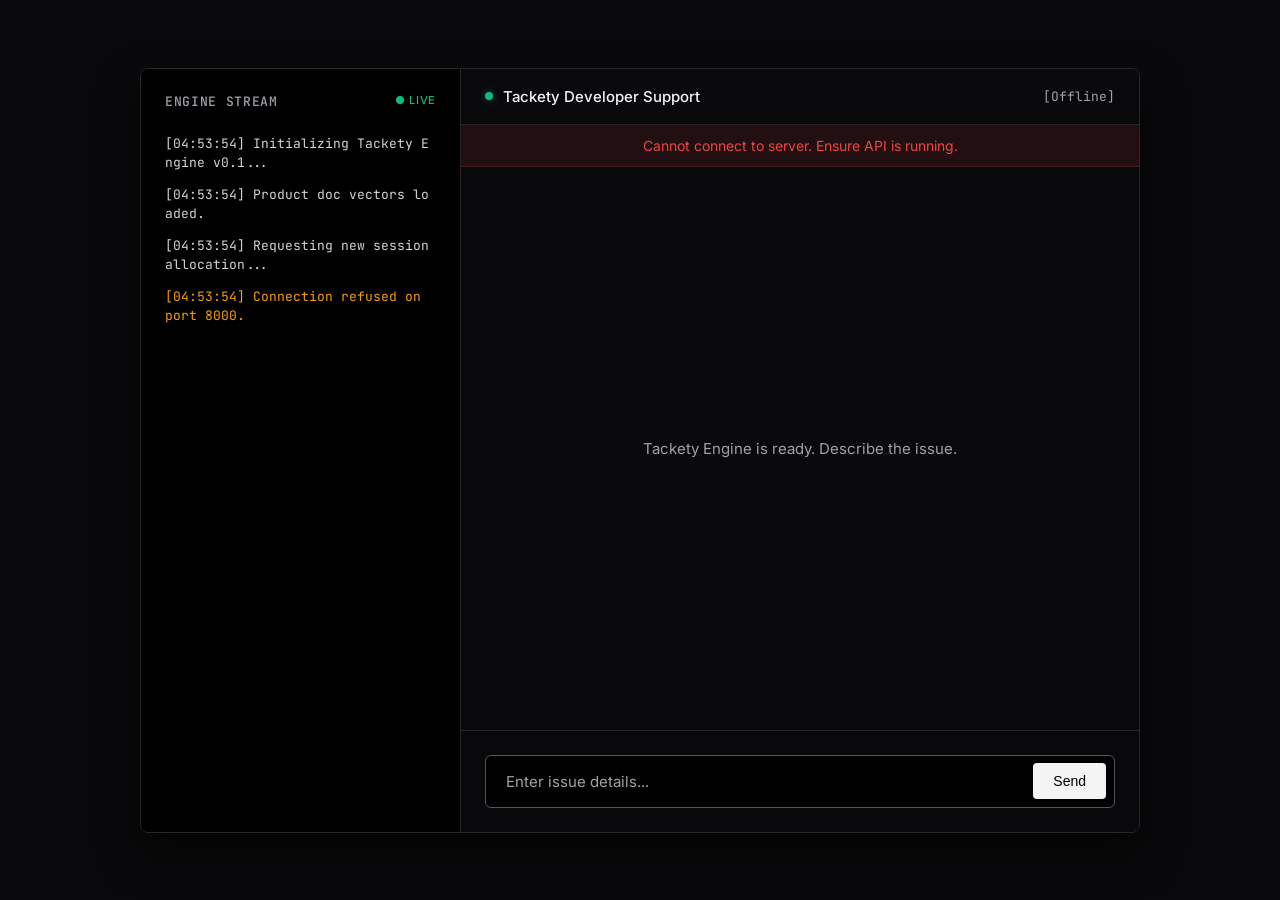
==== demo/index.html @ 9f1ca7ea "feat(core): implement standalone engine api, refine frontend demo, and add comprehensive docs" ====
<!DOCTYPE html>
<html lang="en">
<head>
    <meta charset="UTF-8">
    <meta name="viewport" content="width=device-width, initial-scale=1.0">
    <title>Tackety — Issue Engine</title>
    <link href="https://fonts.googleapis.com/css2?family=Inter:wght@400;500;600&family=JetBrains+Mono:wght@400;500&display=swap" rel="stylesheet">
    <style>
        :root {
            --bg-base: #09090b;
            --bg-panel: #18181b;
            --bg-hover: #27272a;
            --border: #27272a;
            --text-main: #f4f4f5;
            --text-muted: #a1a1aa;
            --text-code: #d4d4d8;
            --accent: #ffffff;
            --accent-bg: #27272a;
            --success: #10b981;
            --warning: #f59e0b;
            --danger: #ef4444;
            --font-ui: 'Inter', -apple-system, sans-serif;
            --font-mono: 'JetBrains Mono', monospace;
        }

        * { margin: 0; padding: 0; box-sizing: border-box; }

        body {
            font-family: var(--font-ui);
            background: var(--bg-base);
            color: var(--text-main);
            height: 100vh;
            display: flex;
            align-items: center;
            justify-content: center;
            overflow: hidden;
            -webkit-font-smoothing: antialiased;
        }

        .layout-wrapper {
            width: 100%;
            max-width: 1000px;
            height: 85vh;
            max-height: 800px;
            display: flex;
            background: var(--bg-base);
            border: 1px solid var(--border);
            border-radius: 8px;
            box-shadow: 0 20px 40px rgba(0, 0, 0, 0.5);
            overflow: hidden;
        }

        /* Sidebar / Debug Panel */
        .sidebar {
            width: 320px;
            background: #000000;
            border-right: 1px solid var(--border);
            display: flex;
            flex-direction: column;
            padding: 24px;
            font-family: var(--font-mono);
            font-size: 13px;
        }

        .sidebar-header {
            color: var(--text-muted);
            text-transform: uppercase;
            letter-spacing: 0.05em;
            margin-bottom: 24px;
            font-weight: 500;
            display: flex;
            justify-content: space-between;
        }

        .log-stream {
            flex: 1;
            overflow-y: auto;
            color: var(--text-muted);
            display: flex;
            flex-direction: column;
            gap: 12px;
        }

        .log-stream::-webkit-scrollbar { width: 4px; }
        .log-stream::-webkit-scrollbar-thumb { background: var(--border); border-radius: 4px; }

        .log-entry {
            line-height: 1.5;
            word-break: break-all;
        }
        
        .log-entry.system { color: var(--text-code); }
        .log-entry.success { color: var(--success); }
        .log-entry.warning { color: var(--warning); }
        .log-entry.highlight { color: var(--accent); }

        /* Main Chat Area */
        .chat-container {
            flex: 1;
            display: flex;
            flex-direction: column;
            background: var(--bg-base);
            position: relative;
        }

        .chat-header {
            padding: 18px 24px;
            border-bottom: 1px solid var(--border);
            display: flex;
            align-items: center;
            justify-content: space-between;
            background: var(--bg-base);
        }

        .header-title {
            font-size: 15px;
            font-weight: 500;
            display: flex;
            align-items: center;
            gap: 10px;
        }

        .status-indicator {
            width: 8px;
            height: 8px;
            border-radius: 50%;
            background: var(--success);
            box-shadow: 0 0 8px rgba(16, 185, 129, 0.4);
        }

        .chat-messages {
            flex: 1;
            overflow-y: auto;
            padding: 24px;
            display: flex;
            flex-direction: column;
            gap: 24px;
        }

        .chat-messages::-webkit-scrollbar { width: 4px; }
        .chat-messages::-webkit-scrollbar-thumb { background: var(--border); border-radius: 4px; }

        /* Messages */
        .message {
            display: flex;
            flex-direction: column;
            max-width: 85%;
            animation: fadeIn 0.2s ease-out;
        }

        @keyframes fadeIn {
            from { opacity: 0; transform: translateY(4px); }
            to { opacity: 1; transform: translateY(0); }
        }

        .message.user {
            align-self: flex-end;
            align-items: flex-end;
        }

        .message.assistant {
            align-self: flex-start;
        }

        .message-content {
            padding: 12px 16px;
            font-size: 15px;
            line-height: 1.6;
            border-radius: 6px;
            box-shadow: inset 0 0 0 1px var(--border);
        }

        .message.user .message-content {
            background: var(--text-main);
            color: #000;
            box-shadow: none;
            border-bottom-right-radius: 2px;
        }

        .message.assistant .message-content {
            background: var(--bg-panel);
            color: var(--text-main);
            border-bottom-left-radius: 2px;
        }

        /* Ticket Card (Structured JSON visual) */
        .ticket-card {
            margin-top: 12px;
            background: #000;
            border: 1px solid var(--border);
            border-radius: 6px;
            padding: 16px;
            font-family: var(--font-mono);
            font-size: 13px;
            color: var(--text-code);
            width: 100%;
        }

        .ticket-card-header {
            display: flex;
            align-items: center;
            gap: 8px;
            color: var(--text-muted);
            margin-bottom: 12px;
            text-transform: uppercase;
            font-size: 11px;
            letter-spacing: 0.05em;
        }
        
        .ticket-card-row {
            display: flex;
            margin-bottom: 6px;
        }
        
        .ticket-card-key {
            color: var(--text-muted);
            width: 140px;
            flex-shrink: 0;
        }

        .ticket-card-val.string { color: var(--success); }
        .ticket-card-val.number { color: var(--warning); }

        /* Typing & Input */
        .typing-indicator {
            display: none;
            padding: 12px 16px;
            font-family: var(--font-mono);
            font-size: 13px;
            color: var(--text-muted);
            background: var(--bg-panel);
            border: 1px solid var(--border);
            border-radius: 6px;
            border-bottom-left-radius: 2px;
            align-self: flex-start;
            margin-top: 8px;
            margin-bottom: 16px;
        }

        .typing-indicator.active { display: block; }
        .blink-cursor {
            display: inline-block;
            width: 8px;
            height: 15px;
            background: var(--text-muted);
            vertical-align: middle;
            margin-left: 4px;
            animation: blink 1s step-end infinite;
        }

        @keyframes blink { 50% { opacity: 0; } }

        .chat-input-area {
            padding: 24px;
            background: var(--bg-base);
            border-top: 1px solid var(--border);
            display: flex;
            flex-direction: column;
        }

        .input-wrapper {
            display: flex;
            align-items: center;
            background: #000;
            border: 1px solid var(--border);
            border-radius: 6px;
            padding: 4px;
            transition: border-color 0.2s;
        }

        .input-wrapper:focus-within {
            border-color: #52525b;
        }

        .input-wrapper input {
            flex: 1;
            background: transparent;
            border: none;
            outline: none;
            color: var(--text-main);
            font-family: var(--font-ui);
            font-size: 15px;
            padding: 12px 16px;
        }

        .input-wrapper input::placeholder { color: var(--text-muted); }

        .send-btn {
            background: var(--text-main);
            color: #000;
            border: none;
            border-radius: 4px;
            padding: 10px 20px;
            margin-right: 4px;
            font-size: 14px;
            font-weight: 500;
            cursor: pointer;
            transition: opacity 0.2s;
        }

        .send-btn:hover { opacity: 0.9; }
        .send-btn:disabled { opacity: 0.5; cursor: not-allowed; }

        .error-banner {
            display: none;
            padding: 12px 24px;
            background: rgba(239, 68, 68, 0.1);
            color: var(--danger);
            border-bottom: 1px solid rgba(239, 68, 68, 0.2);
            font-size: 14px;
            text-align: center;
        }
        .error-banner.active { display: block; }
        
        .welcome-msg {
            text-align: center;
            margin: auto 0;
            color: var(--text-muted);
            font-size: 15px;
        }
    </style>
</head>
<body>
    <div class="layout-wrapper">
        <!-- Sidebar Debug Panel -->
        <div class="sidebar">
            <div class="sidebar-header">
                <span>Engine Stream</span>
                <span style="color: var(--success); font-family: var(--font-ui); font-size: 11px;">● LIVE</span>
            </div>
            <div class="log-stream" id="logStream">
            </div>
        </div>

        <!-- Chat Interface -->
        <div class="chat-container">
            <div class="chat-header">
                <div class="header-title">
                    <div class="status-indicator"></div>
                    Tackety Developer Support
                </div>
                <div style="font-family: var(--font-mono); font-size: 13px; color: var(--text-muted);" id="sessionIdDisplay">
                    [Connecting...]
                </div>
            </div>

            <div class="error-banner" id="errorBanner"></div>

            <div class="chat-messages" id="chatMessages">
                <div class="welcome-msg" id="welcomeCard">
                    Tackety Engine is ready. Describe the issue.
                </div>
            </div>

            <div class="chat-input-area">
                <div class="typing-indicator" id="typingIndicator">
                    Processing<span class="blink-cursor"></span>
                </div>
                <div class="input-wrapper">
                    <input type="text" id="messageInput" placeholder="Enter issue details..." autocomplete="off" autofocus>
                    <button class="send-btn" id="sendBtn">Send</button>
                </div>
            </div>
        </div>
    </div>

    <script>
        const API_BASE = "http://localhost:8000";
        const chatMessages = document.getElementById('chatMessages');
        const messageInput = document.getElementById('messageInput');
        const sendBtn = document.getElementById('sendBtn');
        const typingIndicator = document.getElementById('typingIndicator');
        const welcomeCard = document.getElementById('welcomeCard');
        const errorBanner = document.getElementById('errorBanner');
        const logStream = document.getElementById('logStream');
        const sessionIdDisplay = document.getElementById('sessionIdDisplay');

        let sessionId = localStorage.getItem('tackety_session_id');
        let isLoading = false;

        function addLog(text, type = 'system') {
            const entry = document.createElement('div');
            entry.className = `log-entry ${type}`;
            const time = new Date().toLocaleTimeString([], { hour12: false, hour: '2-digit', minute: '2-digit', second: '2-digit' });
            entry.textContent = `[${time}] ${text}`;
            logStream.appendChild(entry);
            logStream.scrollTop = logStream.scrollHeight;
        }

        async function initSession() {
            addLog('Initializing Tackety Engine v0.1...', 'system');
            addLog('Product doc vectors loaded.', 'system');

            if (sessionId) {
                try {
                    const res = await fetch(`${API_BASE}/session/${sessionId}/history`);
                    const data = await res.json();
                    if (data.messages && data.messages.length > 0) {
                        welcomeCard.style.display = 'none';
                        sessionIdDisplay.textContent = `ID: ${sessionId.split('-')[0]}`;
                        addLog(`Restoring session ${sessionId.split('-')[0]}...`, 'highlight');
                        data.messages.forEach(m => appendMessage(m.role, m.content, false));
                        scrollToBottom();
                        return;
                    }
                } catch (e) {
                    addLog('Session check failed, creating new.', 'system');
                }
            }
            await createNewSession();
        }

        async function createNewSession() {
            try {
                addLog('Requesting new session allocation...', 'system');
                const res = await fetch(`${API_BASE}/session/start`, {
                    method: 'POST',
                    headers: { 'Content-Type': 'application/json' },
                    body: JSON.stringify({})
                });
                const data = await res.json();
                sessionId = data.session_id;
                localStorage.setItem('tackety_session_id', sessionId);
                sessionIdDisplay.textContent = `ID: ${sessionId.split('-')[0]}`;
                addLog(`Session created: ${sessionId}`, 'success');
                hideError();
            } catch (e) {
                showError('Cannot connect to server. Ensure API is running.');
                addLog('Connection refused on port 8000.', 'warning');
                sessionIdDisplay.textContent = '[Offline]';
            }
        }

        async function sendMessage() {
            const text = messageInput.value.trim();
            if (!text || isLoading) return;

            welcomeCard.style.display = 'none';
            appendMessage('user', text);
            messageInput.value = '';
            hideError();

            isLoading = true;
            sendBtn.disabled = true;
            typingIndicator.classList.add('active');
            addLog('Received input, sending to classifier...', 'system');
            scrollToBottom();

            try {
                const res = await fetch(`${API_BASE}/session/message`, {
                    method: 'POST',
                    headers: { 'Content-Type': 'application/json' },
                    body: JSON.stringify({ session_id: sessionId, message: text })
                });
                const data = await res.json();
                typingIndicator.classList.remove('active');
                
                const sessionStatus = data.session_status || 'RESOLVING';
                addLog(`Classifier state: ${sessionStatus}`, 'highlight');

                if (sessionStatus === 'closed') {
                    addLog('Session closed. Webhook event fired.', 'success');
                    appendMessage('assistant', data.response, true, true);
                } else {
                    appendMessage('assistant', data.response);
                }
                
            } catch (e) {
                typingIndicator.classList.remove('active');
                showError('Failed to get response.');
                addLog('API request failed timeout/error.', 'warning');
            } finally {
                isLoading = false;
                sendBtn.disabled = false;
                messageInput.focus();
                scrollToBottom();
            }
        }

        function appendMessage(role, content, animate = true, isTicket = false) {
            const msg = document.createElement('div');
            msg.className = `message ${role}`;
            if (!animate) msg.style.animation = 'none';

            let innerHtml = `<div class="message-content">${escapeHtml(content)}</div>`;
            
            // Faux ticket render if it's a closed session
            if (isTicket && role === 'assistant') {
                innerHtml += `
                <div class="ticket-card">
                    <div class="ticket-card-header">
                        <svg width="14" height="14" viewBox="0 0 24 24" fill="none" stroke="currentColor" stroke-width="2" style="margin-right: 2px;"><path d="M21 16V8a2 2 0 0 0-1-1.73l-7-4a2 2 0 0 0-2 0l-7 4A2 2 0 0 0 3 8v8a2 2 0 0 0 1 1.73l7 4a2 2 0 0 0 2 0l7-4A2 2 0 0 0 21 16z"></path><polyline points="3.27 6.96 12 12.01 20.73 6.96"></polyline><line x1="12" y1="22.08" x2="12" y2="12"></line></svg>
                        Ticket Dispatched
                    </div>
                    <div class="ticket-card-row">
                        <span class="ticket-card-key">resource_type:</span>
                        <span class="ticket-card-val string">"technical_issue"</span>
                    </div>
                    <div class="ticket-card-row">
                        <span class="ticket-card-key">classification:</span>
                        <span class="ticket-card-val string">"routed"</span>
                    </div>
                    <div class="ticket-card-row">
                        <span class="ticket-card-key">confidence_score:</span>
                        <span class="ticket-card-val number">0.96</span>
                    </div>
                    <div class="ticket-card-row">
                        <span class="ticket-card-key">cluster_action:</span>
                        <span class="ticket-card-val string">"mapped"</span>
                    </div>
                </div>`;
            }

            msg.innerHTML = innerHtml;
            chatMessages.appendChild(msg);
            scrollToBottom();
            
            if (role === 'user') {
                addLog(`User msg len: ${content.length} chars`, 'system');
            }
        }

        function scrollToBottom() {
            requestAnimationFrame(() => {
                chatMessages.scrollTop = chatMessages.scrollHeight;
            });
        }

        function showError(text) {
            errorBanner.textContent = text;
            errorBanner.classList.add('active');
        }

        function hideError() {
            errorBanner.classList.remove('active');
        }

        function escapeHtml(text) {
            const div = document.createElement('div');
            div.textContent = text;
            return div.innerHTML;
        }

        sendBtn.addEventListener('click', sendMessage);

        messageInput.addEventListener('keydown', (e) => {
            if (e.key === 'Enter' && !e.shiftKey) {
                e.preventDefault();
                sendMessage();
            }
        });

        document.addEventListener('keydown', (e) => {
            if (e.ctrlKey && e.shiftKey && e.key === 'N') {
                e.preventDefault();
                localStorage.removeItem('tackety_session_id');
                chatMessages.innerHTML = '';
                welcomeCard.style.display = '';
                chatMessages.appendChild(welcomeCard);
                addLog('Manual session reset via shortcut.', 'warning');
                createNewSession();
            }
        });

        initSession();
    </script>
</body>
</html>
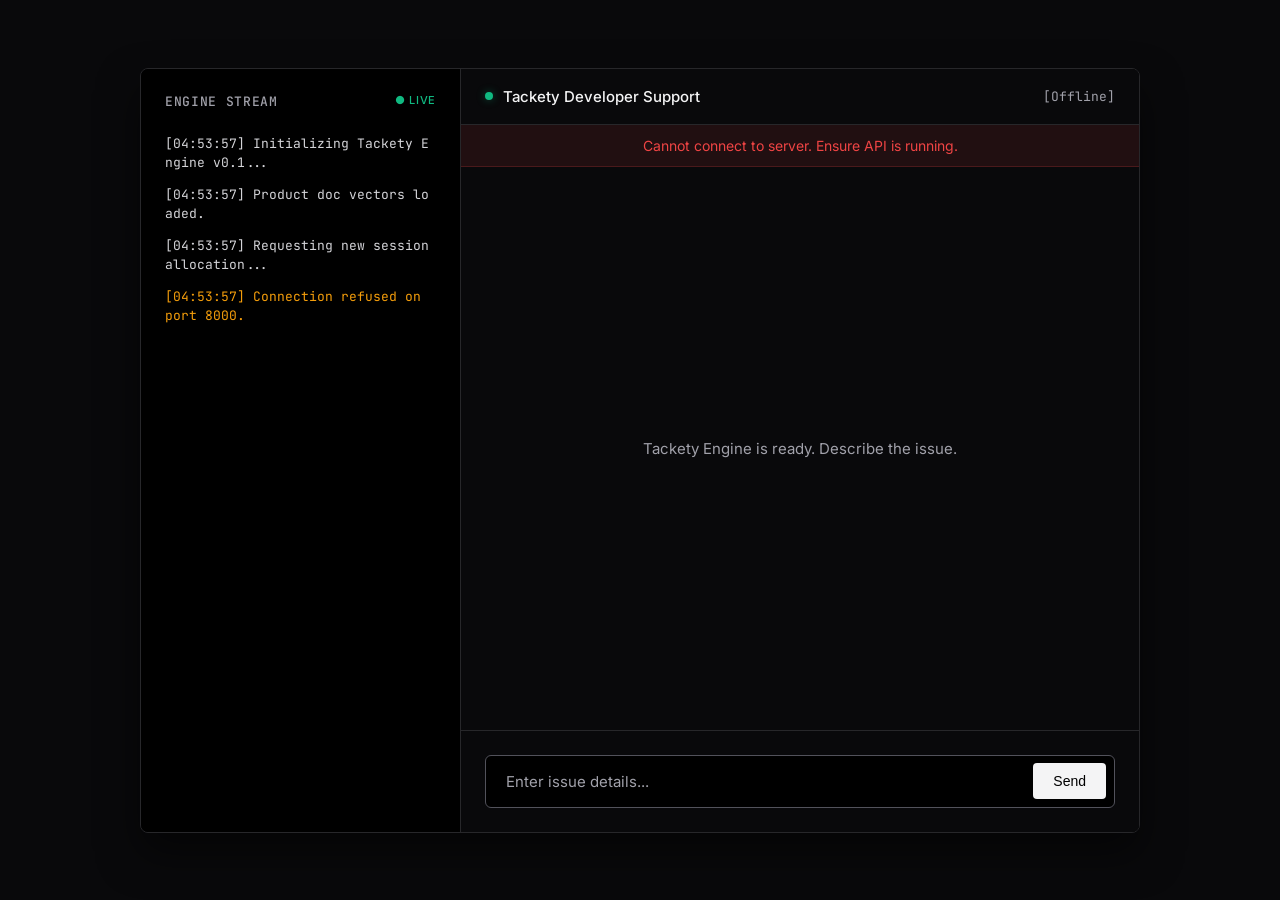
==== commit a2f43ebe: "Phase 2: RAG, DocProcessor, State-aware Chatbot, and Router implementation" ====
--- a/demo/index.html
+++ b/demo/index.html
@@ -1,10 +1,14 @@
 <!DOCTYPE html>
 <html lang="en">
+
 <head>
     <meta charset="UTF-8">
     <meta name="viewport" content="width=device-width, initial-scale=1.0">
     <title>Tackety — Issue Engine</title>
-    <link href="https://fonts.googleapis.com/css2?family=Inter:wght@400;500;600&family=JetBrains+Mono:wght@400;500&display=swap" rel="stylesheet">
+    <link rel="icon" type="image/png" href="favicon.png">
+    <link
+        href="https://fonts.googleapis.com/css2?family=Inter:wght@400;500;600&family=JetBrains+Mono:wght@400;500&display=swap"
+        rel="stylesheet">
     <style>
         :root {
             --bg-base: #09090b;
@@ -23,7 +27,11 @@
             --font-mono: 'JetBrains Mono', monospace;
         }
 
-        * { margin: 0; padding: 0; box-sizing: border-box; }
+        * {
+            margin: 0;
+            padding: 0;
+            box-sizing: border-box;
+        }
 
         body {
             font-family: var(--font-ui);
@@ -81,18 +89,35 @@
             gap: 12px;
         }
 
-        .log-stream::-webkit-scrollbar { width: 4px; }
-        .log-stream::-webkit-scrollbar-thumb { background: var(--border); border-radius: 4px; }
+        .log-stream::-webkit-scrollbar {
+            width: 4px;
+        }
+
+        .log-stream::-webkit-scrollbar-thumb {
+            background: var(--border);
+            border-radius: 4px;
+        }
 
         .log-entry {
             line-height: 1.5;
             word-break: break-all;
         }
-        
-        .log-entry.system { color: var(--text-code); }
-        .log-entry.success { color: var(--success); }
-        .log-entry.warning { color: var(--warning); }
-        .log-entry.highlight { color: var(--accent); }
+
+        .log-entry.system {
+            color: var(--text-code);
+        }
+
+        .log-entry.success {
+            color: var(--success);
+        }
+
+        .log-entry.warning {
+            color: var(--warning);
+        }
+
+        .log-entry.highlight {
+            color: var(--accent);
+        }
 
         /* Main Chat Area */
         .chat-container {
@@ -137,8 +162,14 @@
             gap: 24px;
         }
 
-        .chat-messages::-webkit-scrollbar { width: 4px; }
-        .chat-messages::-webkit-scrollbar-thumb { background: var(--border); border-radius: 4px; }
+        .chat-messages::-webkit-scrollbar {
+            width: 4px;
+        }
+
+        .chat-messages::-webkit-scrollbar-thumb {
+            background: var(--border);
+            border-radius: 4px;
+        }
 
         /* Messages */
         .message {
@@ -149,8 +180,15 @@
         }
 
         @keyframes fadeIn {
-            from { opacity: 0; transform: translateY(4px); }
-            to { opacity: 1; transform: translateY(0); }
+            from {
+                opacity: 0;
+                transform: translateY(4px);
+            }
+
+            to {
+                opacity: 1;
+                transform: translateY(0);
+            }
         }
 
         .message.user {
@@ -206,20 +244,25 @@
             font-size: 11px;
             letter-spacing: 0.05em;
         }
-        
+
         .ticket-card-row {
             display: flex;
             margin-bottom: 6px;
         }
-        
+
         .ticket-card-key {
             color: var(--text-muted);
             width: 140px;
             flex-shrink: 0;
         }
 
-        .ticket-card-val.string { color: var(--success); }
-        .ticket-card-val.number { color: var(--warning); }
+        .ticket-card-val.string {
+            color: var(--success);
+        }
+
+        .ticket-card-val.number {
+            color: var(--warning);
+        }
 
         /* Typing & Input */
         .typing-indicator {
@@ -237,7 +280,10 @@
             margin-bottom: 16px;
         }
 
-        .typing-indicator.active { display: block; }
+        .typing-indicator.active {
+            display: block;
+        }
+
         .blink-cursor {
             display: inline-block;
             width: 8px;
@@ -248,7 +294,11 @@
             animation: blink 1s step-end infinite;
         }
 
-        @keyframes blink { 50% { opacity: 0; } }
+        @keyframes blink {
+            50% {
+                opacity: 0;
+            }
+        }
 
         .chat-input-area {
             padding: 24px;
@@ -283,7 +333,9 @@
             padding: 12px 16px;
         }
 
-        .input-wrapper input::placeholder { color: var(--text-muted); }
+        .input-wrapper input::placeholder {
+            color: var(--text-muted);
+        }
 
         .send-btn {
             background: var(--text-main);
@@ -298,8 +350,14 @@
             transition: opacity 0.2s;
         }
 
-        .send-btn:hover { opacity: 0.9; }
-        .send-btn:disabled { opacity: 0.5; cursor: not-allowed; }
+        .send-btn:hover {
+            opacity: 0.9;
+        }
+
+        .send-btn:disabled {
+            opacity: 0.5;
+            cursor: not-allowed;
+        }
 
         .error-banner {
             display: none;
@@ -310,8 +368,11 @@
             font-size: 14px;
             text-align: center;
         }
-        .error-banner.active { display: block; }
-        
+
+        .error-banner.active {
+            display: block;
+        }
+
         .welcome-msg {
             text-align: center;
             margin: auto 0;
@@ -320,6 +381,7 @@
         }
     </style>
 </head>
+
 <body>
     <div class="layout-wrapper">
         <!-- Sidebar Debug Panel -->
@@ -339,7 +401,8 @@
                     <div class="status-indicator"></div>
                     Tackety Developer Support
                 </div>
-                <div style="font-family: var(--font-mono); font-size: 13px; color: var(--text-muted);" id="sessionIdDisplay">
+                <div style="font-family: var(--font-mono); font-size: 13px; color: var(--text-muted);"
+                    id="sessionIdDisplay">
                     [Connecting...]
                 </div>
             </div>
@@ -357,7 +420,8 @@
                     Processing<span class="blink-cursor"></span>
                 </div>
                 <div class="input-wrapper">
-                    <input type="text" id="messageInput" placeholder="Enter issue details..." autocomplete="off" autofocus>
+                    <input type="text" id="messageInput" placeholder="Enter issue details..." autocomplete="off"
+                        autofocus>
                     <button class="send-btn" id="sendBtn">Send</button>
                 </div>
             </div>
@@ -454,7 +518,7 @@
                 });
                 const data = await res.json();
                 typingIndicator.classList.remove('active');
-                
+
                 const sessionStatus = data.session_status || 'RESOLVING';
                 addLog(`Classifier state: ${sessionStatus}`, 'highlight');
 
@@ -464,7 +528,7 @@
                 } else {
                     appendMessage('assistant', data.response);
                 }
-                
+
             } catch (e) {
                 typingIndicator.classList.remove('active');
                 showError('Failed to get response.');
@@ -483,7 +547,7 @@
             if (!animate) msg.style.animation = 'none';
 
             let innerHtml = `<div class="message-content">${escapeHtml(content)}</div>`;
-            
+
             // Faux ticket render if it's a closed session
             if (isTicket && role === 'assistant') {
                 innerHtml += `
@@ -514,7 +578,7 @@
             msg.innerHTML = innerHtml;
             chatMessages.appendChild(msg);
             scrollToBottom();
-            
+
             if (role === 'user') {
                 addLog(`User msg len: ${content.length} chars`, 'system');
             }
@@ -551,7 +615,7 @@
         });
 
         document.addEventListener('keydown', (e) => {
-            if (e.ctrlKey && e.shiftKey && e.key === 'N') {
+            if (e.ctrlKey && e.shiftKey && e.key === 'Z') {
                 e.preventDefault();
                 localStorage.removeItem('tackety_session_id');
                 chatMessages.innerHTML = '';
@@ -565,4 +629,5 @@
         initSession();
     </script>
 </body>
-</html>
+
+</html>
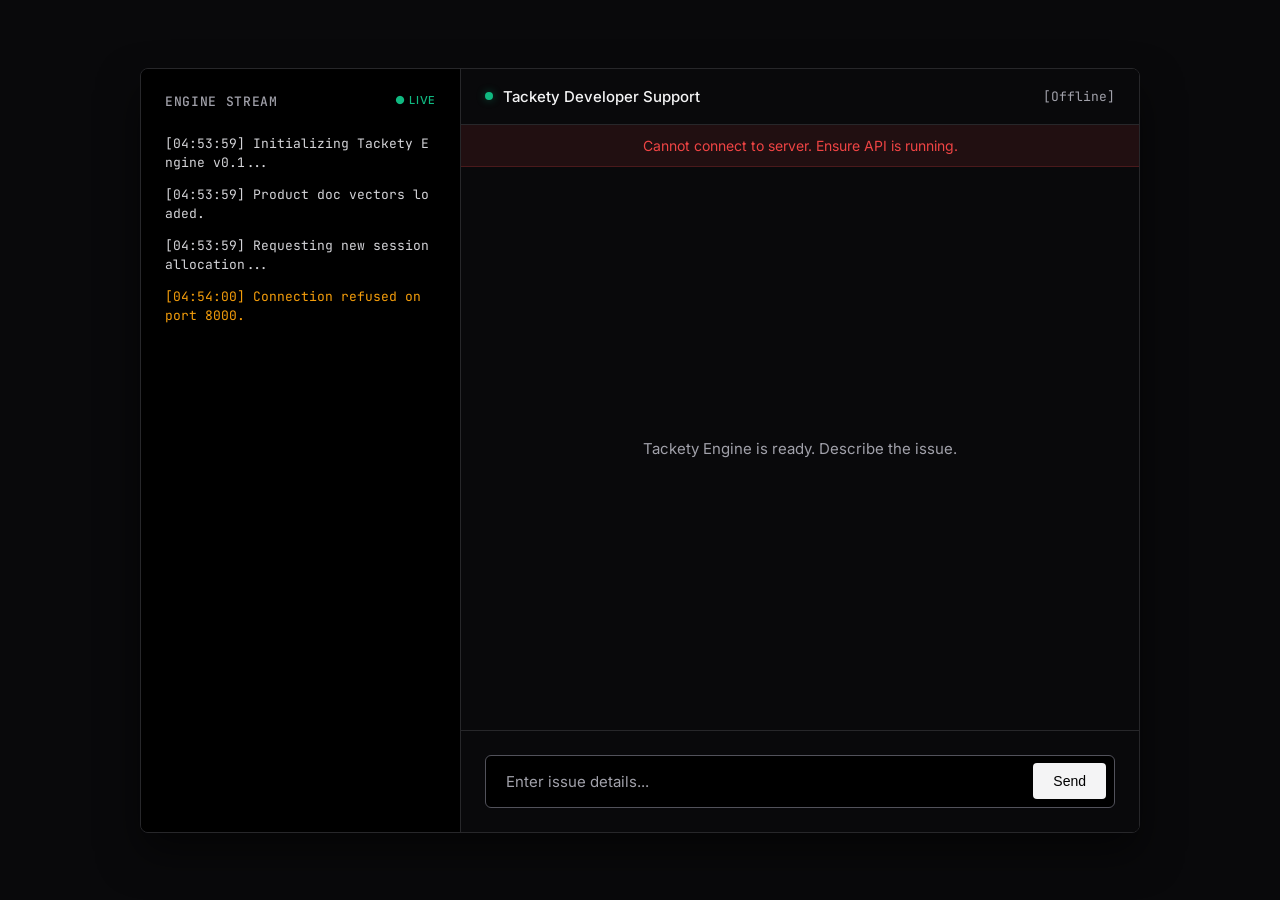
==== commit d3b7b1f8: "feat: phase 3.7 dynamic slugs, metadata loopback, and agent/master UIs" ====
--- a/demo/index.html
+++ b/demo/index.html
@@ -522,9 +522,9 @@
                 const sessionStatus = data.session_status || 'RESOLVING';
                 addLog(`Classifier state: ${sessionStatus}`, 'highlight');
 
-                if (sessionStatus === 'closed') {
-                    addLog('Session closed. Webhook event fired.', 'success');
-                    appendMessage('assistant', data.response, true, true);
+                if (data.routing) {
+                    addLog(`Engine routing triggered: ${data.routing.type}`, 'success');
+                    appendMessage('assistant', data.response, true, data.routing);
                 } else {
                     appendMessage('assistant', data.response);
                 }
@@ -541,37 +541,60 @@
             }
         }
 
-        function appendMessage(role, content, animate = true, isTicket = false) {
+        function appendMessage(role, content, animate = true, routingData = null) {
             const msg = document.createElement('div');
             msg.className = `message ${role}`;
             if (!animate) msg.style.animation = 'none';
 
             let innerHtml = `<div class="message-content">${escapeHtml(content)}</div>`;
 
-            // Faux ticket render if it's a closed session
-            if (isTicket && role === 'assistant') {
+            // Dynamic ticket render from routing metadata
+            if (routingData && role === 'assistant') {
+                let cardRows = '';
+                
+                if (routingData.type === 'TECHNICAL') {
+                    cardRows = `
+                    <div class="ticket-card-row">
+                        <span class="ticket-card-key">cluster_id:</span>
+                        <span class="ticket-card-val number">${routingData.cluster_id}</span>
+                    </div>
+                    <div class="ticket-card-row">
+                        <span class="ticket-card-key">issue_slug:</span>
+                        <span class="ticket-card-val string">"${routingData.slug}"</span>
+                    </div>
+                    <div class="ticket-card-row">
+                        <span class="ticket-card-key">urgency:</span>
+                        <span class="ticket-card-val string">"${routingData.urgency}"</span>
+                    </div>`;
+                } else if (routingData.type === 'NON_TECHNICAL') {
+                    cardRows = `
+                    <div class="ticket-card-row">
+                        <span class="ticket-card-key">hub_queue:</span>
+                        <span class="ticket-card-val string">"NON_TECHNICAL_TICKETS"</span>
+                    </div>
+                    <div class="ticket-card-row">
+                        <span class="ticket-card-key">status:</span>
+                        <span class="ticket-card-val string">"PENDING_REVIEW"</span>
+                    </div>`;
+                } else if (routingData.type === 'HANDOVER') {
+                    cardRows = `
+                    <div class="ticket-card-row">
+                        <span class="ticket-card-key">hub_queue:</span>
+                        <span class="ticket-card-val string">"ACTIVE_HANDOVERS"</span>
+                    </div>
+                    <div class="ticket-card-row">
+                        <span class="ticket-card-key">action:</span>
+                        <span class="ticket-card-val string">"WAITING_FOR_AGENT"</span>
+                    </div>`;
+                }
+
                 innerHtml += `
                 <div class="ticket-card">
                     <div class="ticket-card-header">
                         <svg width="14" height="14" viewBox="0 0 24 24" fill="none" stroke="currentColor" stroke-width="2" style="margin-right: 2px;"><path d="M21 16V8a2 2 0 0 0-1-1.73l-7-4a2 2 0 0 0-2 0l-7 4A2 2 0 0 0 3 8v8a2 2 0 0 0 1 1.73l7 4a2 2 0 0 0 2 0l7-4A2 2 0 0 0 21 16z"></path><polyline points="3.27 6.96 12 12.01 20.73 6.96"></polyline><line x1="12" y1="22.08" x2="12" y2="12"></line></svg>
-                        Ticket Dispatched
+                        TACKETY ENGINE RECORD
                     </div>
-                    <div class="ticket-card-row">
-                        <span class="ticket-card-key">resource_type:</span>
-                        <span class="ticket-card-val string">"technical_issue"</span>
-                    </div>
-                    <div class="ticket-card-row">
-                        <span class="ticket-card-key">classification:</span>
-                        <span class="ticket-card-val string">"routed"</span>
-                    </div>
-                    <div class="ticket-card-row">
-                        <span class="ticket-card-key">confidence_score:</span>
-                        <span class="ticket-card-val number">0.96</span>
-                    </div>
-                    <div class="ticket-card-row">
-                        <span class="ticket-card-key">cluster_action:</span>
-                        <span class="ticket-card-val string">"mapped"</span>
-                    </div>
+                    ${cardRows}
                 </div>`;
             }
 
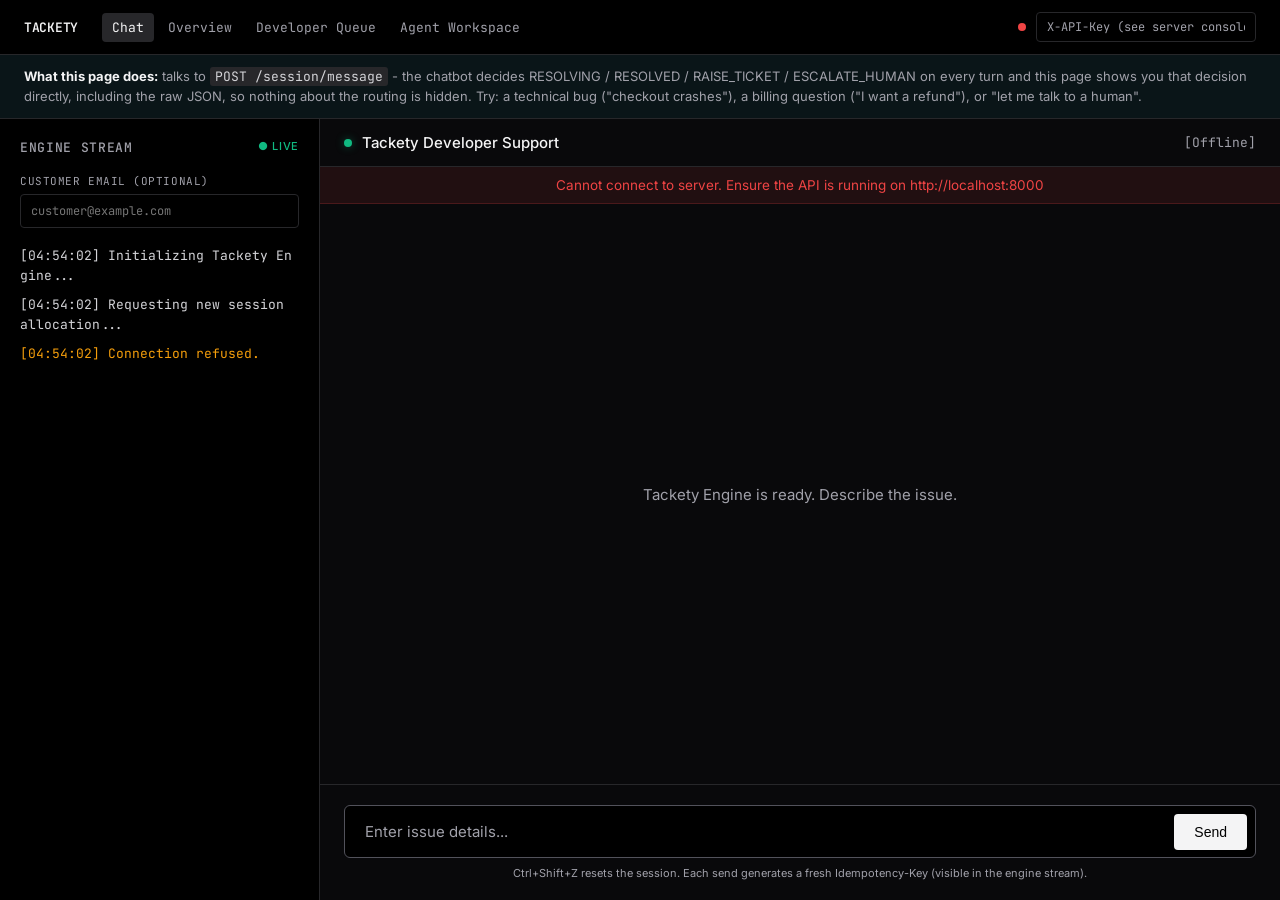
==== commit 314de4b1: "feat: rework demo UI for transparency and a working feature set The old demo UI had real functional " ====
--- a/demo/index.html
+++ b/demo/index.html
@@ -9,52 +9,19 @@
     <link
         href="https://fonts.googleapis.com/css2?family=Inter:wght@400;500;600&family=JetBrains+Mono:wght@400;500&display=swap"
         rel="stylesheet">
+    <link rel="stylesheet" href="shared.css">
     <style>
-        :root {
-            --bg-base: #09090b;
-            --bg-panel: #18181b;
-            --bg-hover: #27272a;
-            --border: #27272a;
-            --text-main: #f4f4f5;
-            --text-muted: #a1a1aa;
-            --text-code: #d4d4d8;
-            --accent: #ffffff;
-            --accent-bg: #27272a;
-            --success: #10b981;
-            --warning: #f59e0b;
-            --danger: #ef4444;
-            --font-ui: 'Inter', -apple-system, sans-serif;
-            --font-mono: 'JetBrains Mono', monospace;
-        }
-
-        * {
-            margin: 0;
-            padding: 0;
-            box-sizing: border-box;
-        }
+        html, body { height: 100%; }
 
         body {
-            font-family: var(--font-ui);
-            background: var(--bg-base);
-            color: var(--text-main);
-            height: 100vh;
-            display: flex;
-            align-items: center;
-            justify-content: center;
+            display: flex;
+            flex-direction: column;
             overflow: hidden;
-            -webkit-font-smoothing: antialiased;
         }
 
         .layout-wrapper {
-            width: 100%;
-            max-width: 1000px;
-            height: 85vh;
-            max-height: 800px;
-            display: flex;
-            background: var(--bg-base);
-            border: 1px solid var(--border);
-            border-radius: 8px;
-            box-shadow: 0 20px 40px rgba(0, 0, 0, 0.5);
+            flex: 1;
+            display: flex;
             overflow: hidden;
         }
 
@@ -65,19 +32,44 @@
             border-right: 1px solid var(--border);
             display: flex;
             flex-direction: column;
-            padding: 24px;
+            padding: 20px;
             font-family: var(--font-mono);
             font-size: 13px;
+            flex-shrink: 0;
         }
 
         .sidebar-header {
             color: var(--text-muted);
             text-transform: uppercase;
             letter-spacing: 0.05em;
-            margin-bottom: 24px;
+            margin-bottom: 18px;
             font-weight: 500;
             display: flex;
             justify-content: space-between;
+        }
+
+        .email-field {
+            margin-bottom: 18px;
+        }
+
+        .email-field label {
+            display: block;
+            color: var(--text-muted);
+            font-size: 11px;
+            text-transform: uppercase;
+            letter-spacing: 0.05em;
+            margin-bottom: 6px;
+        }
+
+        .email-field input {
+            width: 100%;
+            background: #000;
+            border: 1px solid var(--border);
+            color: var(--text-main);
+            font-family: var(--font-mono);
+            font-size: 12px;
+            padding: 8px 10px;
+            border-radius: 4px;
         }
 
         .log-stream {
@@ -86,38 +78,17 @@
             color: var(--text-muted);
             display: flex;
             flex-direction: column;
-            gap: 12px;
-        }
-
-        .log-stream::-webkit-scrollbar {
-            width: 4px;
-        }
-
-        .log-stream::-webkit-scrollbar-thumb {
-            background: var(--border);
-            border-radius: 4px;
-        }
-
-        .log-entry {
-            line-height: 1.5;
-            word-break: break-all;
-        }
-
-        .log-entry.system {
-            color: var(--text-code);
-        }
-
-        .log-entry.success {
-            color: var(--success);
-        }
-
-        .log-entry.warning {
-            color: var(--warning);
-        }
-
-        .log-entry.highlight {
-            color: var(--accent);
-        }
+            gap: 10px;
+        }
+
+        .log-stream::-webkit-scrollbar { width: 4px; }
+        .log-stream::-webkit-scrollbar-thumb { background: var(--border); border-radius: 4px; }
+
+        .log-entry { line-height: 1.5; word-break: break-all; }
+        .log-entry.system { color: var(--text-code); }
+        .log-entry.success { color: var(--success); }
+        .log-entry.warning { color: var(--warning); }
+        .log-entry.highlight { color: var(--accent); }
 
         /* Main Chat Area */
         .chat-container {
@@ -126,10 +97,11 @@
             flex-direction: column;
             background: var(--bg-base);
             position: relative;
+            overflow: hidden;
         }
 
         .chat-header {
-            padding: 18px 24px;
+            padding: 14px 24px;
             border-bottom: 1px solid var(--border);
             display: flex;
             align-items: center;
@@ -159,19 +131,12 @@
             padding: 24px;
             display: flex;
             flex-direction: column;
-            gap: 24px;
-        }
-
-        .chat-messages::-webkit-scrollbar {
-            width: 4px;
-        }
-
-        .chat-messages::-webkit-scrollbar-thumb {
-            background: var(--border);
-            border-radius: 4px;
-        }
-
-        /* Messages */
+            gap: 20px;
+        }
+
+        .chat-messages::-webkit-scrollbar { width: 4px; }
+        .chat-messages::-webkit-scrollbar-thumb { background: var(--border); border-radius: 4px; }
+
         .message {
             display: flex;
             flex-direction: column;
@@ -180,25 +145,12 @@
         }
 
         @keyframes fadeIn {
-            from {
-                opacity: 0;
-                transform: translateY(4px);
-            }
-
-            to {
-                opacity: 1;
-                transform: translateY(0);
-            }
-        }
-
-        .message.user {
-            align-self: flex-end;
-            align-items: flex-end;
-        }
-
-        .message.assistant {
-            align-self: flex-start;
-        }
+            from { opacity: 0; transform: translateY(4px); }
+            to { opacity: 1; transform: translateY(0); }
+        }
+
+        .message.user { align-self: flex-end; align-items: flex-end; }
+        .message.assistant { align-self: flex-start; }
 
         .message-content {
             padding: 12px 16px;
@@ -221,15 +173,14 @@
             border-bottom-left-radius: 2px;
         }
 
-        /* Ticket Card (Structured JSON visual) */
         .ticket-card {
-            margin-top: 12px;
+            margin-top: 10px;
             background: #000;
             border: 1px solid var(--border);
             border-radius: 6px;
-            padding: 16px;
+            padding: 14px;
             font-family: var(--font-mono);
-            font-size: 13px;
+            font-size: 12.5px;
             color: var(--text-code);
             width: 100%;
         }
@@ -237,34 +188,19 @@
         .ticket-card-header {
             display: flex;
             align-items: center;
-            gap: 8px;
-            color: var(--text-muted);
-            margin-bottom: 12px;
+            justify-content: space-between;
+            color: var(--text-muted);
+            margin-bottom: 10px;
             text-transform: uppercase;
-            font-size: 11px;
+            font-size: 10.5px;
             letter-spacing: 0.05em;
         }
 
-        .ticket-card-row {
-            display: flex;
-            margin-bottom: 6px;
-        }
-
-        .ticket-card-key {
-            color: var(--text-muted);
-            width: 140px;
-            flex-shrink: 0;
-        }
-
-        .ticket-card-val.string {
-            color: var(--success);
-        }
-
-        .ticket-card-val.number {
-            color: var(--warning);
-        }
-
-        /* Typing & Input */
+        .ticket-card-row { display: flex; margin-bottom: 5px; }
+        .ticket-card-key { color: var(--text-muted); width: 130px; flex-shrink: 0; }
+        .ticket-card-val.string { color: var(--success); }
+        .ticket-card-val.number { color: var(--warning); }
+
         .typing-indicator {
             display: none;
             padding: 12px 16px;
@@ -280,9 +216,7 @@
             margin-bottom: 16px;
         }
 
-        .typing-indicator.active {
-            display: block;
-        }
+        .typing-indicator.active { display: block; }
 
         .blink-cursor {
             display: inline-block;
@@ -294,14 +228,10 @@
             animation: blink 1s step-end infinite;
         }
 
-        @keyframes blink {
-            50% {
-                opacity: 0;
-            }
-        }
+        @keyframes blink { 50% { opacity: 0; } }
 
         .chat-input-area {
-            padding: 24px;
+            padding: 20px 24px;
             background: var(--bg-base);
             border-top: 1px solid var(--border);
             display: flex;
@@ -318,9 +248,7 @@
             transition: border-color 0.2s;
         }
 
-        .input-wrapper:focus-within {
-            border-color: #52525b;
-        }
+        .input-wrapper:focus-within { border-color: #52525b; }
 
         .input-wrapper input {
             flex: 1;
@@ -333,9 +261,7 @@
             padding: 12px 16px;
         }
 
-        .input-wrapper input::placeholder {
-            color: var(--text-muted);
-        }
+        .input-wrapper input::placeholder { color: var(--text-muted); }
 
         .send-btn {
             background: var(--text-main);
@@ -350,28 +276,20 @@
             transition: opacity 0.2s;
         }
 
-        .send-btn:hover {
-            opacity: 0.9;
-        }
-
-        .send-btn:disabled {
-            opacity: 0.5;
-            cursor: not-allowed;
-        }
+        .send-btn:hover { opacity: 0.9; }
+        .send-btn:disabled { opacity: 0.5; cursor: not-allowed; }
 
         .error-banner {
             display: none;
-            padding: 12px 24px;
+            padding: 10px 24px;
             background: rgba(239, 68, 68, 0.1);
             color: var(--danger);
             border-bottom: 1px solid rgba(239, 68, 68, 0.2);
-            font-size: 14px;
+            font-size: 13.5px;
             text-align: center;
         }
 
-        .error-banner.active {
-            display: block;
-        }
+        .error-banner.active { display: block; }
 
         .welcome-msg {
             text-align: center;
@@ -379,10 +297,23 @@
             color: var(--text-muted);
             font-size: 15px;
         }
+
+        .hint {
+            font-size: 11px;
+            color: var(--text-muted);
+            margin-top: 8px;
+            text-align: center;
+        }
     </style>
 </head>
 
 <body>
+    <div id="tk-nav-root"></div>
+    <div class="tk-explainer">
+        <strong>What this page does:</strong> talks to <code>POST /session/message</code> - the chatbot decides RESOLVING / RESOLVED / RAISE_TICKET / ESCALATE_HUMAN on every turn and this page shows you that decision directly, including the raw JSON, so nothing about the routing is hidden.
+        Try: a technical bug ("checkout crashes"), a billing question ("I want a refund"), or "let me talk to a human".
+    </div>
+
     <div class="layout-wrapper">
         <!-- Sidebar Debug Panel -->
         <div class="sidebar">
@@ -390,8 +321,11 @@
                 <span>Engine Stream</span>
                 <span style="color: var(--success); font-family: var(--font-ui); font-size: 11px;">● LIVE</span>
             </div>
-            <div class="log-stream" id="logStream">
+            <div class="email-field">
+                <label for="customerEmail">Customer Email (optional)</label>
+                <input type="email" id="customerEmail" placeholder="customer@example.com" autocomplete="off">
             </div>
+            <div class="log-stream" id="logStream"></div>
         </div>
 
         <!-- Chat Interface -->
@@ -424,12 +358,15 @@
                         autofocus>
                     <button class="send-btn" id="sendBtn">Send</button>
                 </div>
+                <div class="hint">Ctrl+Shift+Z resets the session. Each send generates a fresh Idempotency-Key (visible in the engine stream).</div>
             </div>
         </div>
     </div>
 
+    <script src="shared.js"></script>
     <script>
-        const API_BASE = "http://localhost:8000";
+        TK.renderNav('chat');
+
         const chatMessages = document.getElementById('chatMessages');
         const messageInput = document.getElementById('messageInput');
         const sendBtn = document.getElementById('sendBtn');
@@ -438,9 +375,19 @@
         const errorBanner = document.getElementById('errorBanner');
         const logStream = document.getElementById('logStream');
         const sessionIdDisplay = document.getElementById('sessionIdDisplay');
+        const customerEmailInput = document.getElementById('customerEmail');
 
         let sessionId = localStorage.getItem('tackety_session_id');
         let isLoading = false;
+
+        customerEmailInput.value = localStorage.getItem('tackety_customer_email') || '';
+        customerEmailInput.addEventListener('change', () => {
+            localStorage.setItem('tackety_customer_email', customerEmailInput.value);
+        });
+
+        function genId() {
+            return (crypto.randomUUID ? crypto.randomUUID() : `${Date.now()}-${Math.random().toString(16).slice(2)}`);
+        }
 
         function addLog(text, type = 'system') {
             const entry = document.createElement('div');
@@ -452,20 +399,21 @@
         }
 
         async function initSession() {
-            addLog('Initializing Tackety Engine v0.1...', 'system');
-            addLog('Product doc vectors loaded.', 'system');
+            addLog('Initializing Tackety Engine...', 'system');
 
             if (sessionId) {
                 try {
-                    const res = await fetch(`${API_BASE}/session/${sessionId}/history`);
-                    const data = await res.json();
-                    if (data.messages && data.messages.length > 0) {
-                        welcomeCard.style.display = 'none';
-                        sessionIdDisplay.textContent = `ID: ${sessionId.split('-')[0]}`;
-                        addLog(`Restoring session ${sessionId.split('-')[0]}...`, 'highlight');
-                        data.messages.forEach(m => appendMessage(m.role, m.content, false));
-                        scrollToBottom();
-                        return;
+                    const res = await fetch(`${TK.API_BASE}/session/${sessionId}/history`);
+                    if (res.ok) {
+                        const data = await res.json();
+                        if (data.messages && data.messages.length > 0) {
+                            welcomeCard.style.display = 'none';
+                            sessionIdDisplay.textContent = `ID: ${sessionId.split('-')[0]}`;
+                            addLog(`Restoring session ${sessionId.split('-')[0]}...`, 'highlight');
+                            data.messages.forEach(m => appendMessage(m.role, m.content, false));
+                            scrollToBottom();
+                            return;
+                        }
                     }
                 } catch (e) {
                     addLog('Session check failed, creating new.', 'system');
@@ -477,7 +425,7 @@
         async function createNewSession() {
             try {
                 addLog('Requesting new session allocation...', 'system');
-                const res = await fetch(`${API_BASE}/session/start`, {
+                const res = await fetch(`${TK.API_BASE}/session/start`, {
                     method: 'POST',
                     headers: { 'Content-Type': 'application/json' },
                     body: JSON.stringify({})
@@ -489,8 +437,8 @@
                 addLog(`Session created: ${sessionId}`, 'success');
                 hideError();
             } catch (e) {
-                showError('Cannot connect to server. Ensure API is running.');
-                addLog('Connection refused on port 8000.', 'warning');
+                showError('Cannot connect to server. Ensure the API is running on ' + TK.API_BASE);
+                addLog('Connection refused.', 'warning');
                 sessionIdDisplay.textContent = '[Offline]';
             }
         }
@@ -507,32 +455,45 @@
             isLoading = true;
             sendBtn.disabled = true;
             typingIndicator.classList.add('active');
-            addLog('Received input, sending to classifier...', 'system');
+
+            const idempotencyKey = genId();
+            addLog(`Sending. Idempotency-Key: ${idempotencyKey.slice(0, 8)}...`, 'system');
             scrollToBottom();
 
             try {
-                const res = await fetch(`${API_BASE}/session/message`, {
+                const res = await fetch(`${TK.API_BASE}/session/message`, {
                     method: 'POST',
-                    headers: { 'Content-Type': 'application/json' },
-                    body: JSON.stringify({ session_id: sessionId, message: text })
+                    headers: {
+                        'Content-Type': 'application/json',
+                        'Idempotency-Key': idempotencyKey
+                    },
+                    body: JSON.stringify({
+                        session_id: sessionId,
+                        message: text,
+                        customer_email: customerEmailInput.value || null
+                    })
                 });
                 const data = await res.json();
                 typingIndicator.classList.remove('active');
 
+                if (!res.ok) {
+                    showError(data.detail || `Server error (${res.status})`);
+                    addLog(`Request failed: ${res.status}`, 'warning');
+                    return;
+                }
+
                 const sessionStatus = data.session_status || 'RESOLVING';
                 addLog(`Classifier state: ${sessionStatus}`, 'highlight');
 
                 if (data.routing) {
                     addLog(`Engine routing triggered: ${data.routing.type}`, 'success');
-                    appendMessage('assistant', data.response, true, data.routing);
-                } else {
-                    appendMessage('assistant', data.response);
                 }
+                appendMessage('assistant', data.response, true, data.routing, data);
 
             } catch (e) {
                 typingIndicator.classList.remove('active');
-                showError('Failed to get response.');
-                addLog('API request failed timeout/error.', 'warning');
+                showError('Failed to reach the server.');
+                addLog('API request failed (timeout or network error).', 'warning');
             } finally {
                 isLoading = false;
                 sendBtn.disabled = false;
@@ -541,76 +502,49 @@
             }
         }
 
-        function appendMessage(role, content, animate = true, routingData = null) {
+        function appendMessage(role, content, animate = true, routingData = null, rawResponse = null) {
             const msg = document.createElement('div');
             msg.className = `message ${role}`;
             if (!animate) msg.style.animation = 'none';
 
-            let innerHtml = `<div class="message-content">${escapeHtml(content)}</div>`;
-
-            // Dynamic ticket render from routing metadata
+            let innerHtml = `<div class="message-content">${TK.escapeHtml(content)}</div>`;
+
             if (routingData && role === 'assistant') {
                 let cardRows = '';
-                
+
                 if (routingData.type === 'TECHNICAL') {
                     cardRows = `
-                    <div class="ticket-card-row">
-                        <span class="ticket-card-key">cluster_id:</span>
-                        <span class="ticket-card-val number">${routingData.cluster_id}</span>
-                    </div>
-                    <div class="ticket-card-row">
-                        <span class="ticket-card-key">issue_slug:</span>
-                        <span class="ticket-card-val string">"${routingData.slug}"</span>
-                    </div>
-                    <div class="ticket-card-row">
-                        <span class="ticket-card-key">urgency:</span>
-                        <span class="ticket-card-val string">"${routingData.urgency}"</span>
-                    </div>`;
+                    <div class="ticket-card-row"><span class="ticket-card-key">cluster_id:</span><span class="ticket-card-val number">${TK.escapeHtml(routingData.cluster_id)}</span></div>
+                    <div class="ticket-card-row"><span class="ticket-card-key">issue_slug:</span><span class="ticket-card-val string">"${TK.escapeHtml(routingData.slug)}"</span></div>
+                    <div class="ticket-card-row"><span class="ticket-card-key">urgency:</span><span class="ticket-card-val string">"${TK.escapeHtml(routingData.urgency)}"</span></div>`;
                 } else if (routingData.type === 'NON_TECHNICAL') {
                     cardRows = `
-                    <div class="ticket-card-row">
-                        <span class="ticket-card-key">hub_queue:</span>
-                        <span class="ticket-card-val string">"NON_TECHNICAL_TICKETS"</span>
-                    </div>
-                    <div class="ticket-card-row">
-                        <span class="ticket-card-key">status:</span>
-                        <span class="ticket-card-val string">"PENDING_REVIEW"</span>
-                    </div>`;
+                    <div class="ticket-card-row"><span class="ticket-card-key">hub_queue:</span><span class="ticket-card-val string">"NON_TECHNICAL_TICKETS"</span></div>
+                    <div class="ticket-card-row"><span class="ticket-card-key">status:</span><span class="ticket-card-val string">"PENDING_REVIEW"</span></div>`;
                 } else if (routingData.type === 'HANDOVER') {
                     cardRows = `
-                    <div class="ticket-card-row">
-                        <span class="ticket-card-key">hub_queue:</span>
-                        <span class="ticket-card-val string">"ACTIVE_HANDOVERS"</span>
-                    </div>
-                    <div class="ticket-card-row">
-                        <span class="ticket-card-key">action:</span>
-                        <span class="ticket-card-val string">"WAITING_FOR_AGENT"</span>
-                    </div>`;
+                    <div class="ticket-card-row"><span class="ticket-card-key">hub_queue:</span><span class="ticket-card-val string">"ACTIVE_HANDOVERS"</span></div>
+                    <div class="ticket-card-row"><span class="ticket-card-key">action:</span><span class="ticket-card-val string">"WAITING_FOR_AGENT"</span></div>`;
                 }
 
                 innerHtml += `
                 <div class="ticket-card">
                     <div class="ticket-card-header">
-                        <svg width="14" height="14" viewBox="0 0 24 24" fill="none" stroke="currentColor" stroke-width="2" style="margin-right: 2px;"><path d="M21 16V8a2 2 0 0 0-1-1.73l-7-4a2 2 0 0 0-2 0l-7 4A2 2 0 0 0 3 8v8a2 2 0 0 0 1 1.73l7 4a2 2 0 0 0 2 0l7-4A2 2 0 0 0 21 16z"></path><polyline points="3.27 6.96 12 12.01 20.73 6.96"></polyline><line x1="12" y1="22.08" x2="12" y2="12"></line></svg>
-                        TACKETY ENGINE RECORD
+                        <span>TACKETY ENGINE RECORD</span>
+                        <button class="tk-raw-toggle" onclick="this.closest('.ticket-card').querySelector('.tk-raw-json').classList.toggle('open')">raw json</button>
                     </div>
                     ${cardRows}
+                    <div class="tk-raw-json">${TK.escapeHtml(JSON.stringify(rawResponse, null, 2))}</div>
                 </div>`;
             }
 
             msg.innerHTML = innerHtml;
             chatMessages.appendChild(msg);
             scrollToBottom();
-
-            if (role === 'user') {
-                addLog(`User msg len: ${content.length} chars`, 'system');
-            }
         }
 
         function scrollToBottom() {
-            requestAnimationFrame(() => {
-                chatMessages.scrollTop = chatMessages.scrollHeight;
-            });
+            requestAnimationFrame(() => { chatMessages.scrollTop = chatMessages.scrollHeight; });
         }
 
         function showError(text) {
@@ -620,12 +554,6 @@
 
         function hideError() {
             errorBanner.classList.remove('active');
-        }
-
-        function escapeHtml(text) {
-            const div = document.createElement('div');
-            div.textContent = text;
-            return div.innerHTML;
         }
 
         sendBtn.addEventListener('click', sendMessage);
@@ -653,4 +581,4 @@
     </script>
 </body>
 
-</html>+</html>
--- a/demo/shared.css
+++ b/demo/shared.css
@@ -0,0 +1,187 @@
+/* Shared design tokens + nav bar for the Tackety demo suite.
+   This is a testing/demo UI, not a production dashboard - the goal here
+   is transparency: every page should make it obvious what request it's
+   making, what the server returned, and how to get the API key needed
+   to make developer/agent endpoints work. */
+
+:root {
+    --bg-base: #09090b;
+    --bg-panel: #18181b;
+    --bg-hover: #27272a;
+    --border: #27272a;
+    --text-main: #f4f4f5;
+    --text-muted: #a1a1aa;
+    --text-code: #d4d4d8;
+    --accent: #ffffff;
+    --accent-tech: #22d3ee;
+    --accent-support: #f59e0b;
+    --success: #10b981;
+    --warning: #f59e0b;
+    --danger: #ef4444;
+    --font-ui: 'Inter', -apple-system, sans-serif;
+    --font-mono: 'JetBrains Mono', monospace;
+}
+
+* { box-sizing: border-box; }
+
+body {
+    margin: 0;
+    font-family: var(--font-ui);
+    background: var(--bg-base);
+    color: var(--text-main);
+    -webkit-font-smoothing: antialiased;
+}
+
+/* ── Shared top nav ─────────────────────────────────────────────── */
+
+.tk-nav {
+    display: flex;
+    align-items: center;
+    justify-content: space-between;
+    padding: 12px 24px;
+    background: #000;
+    border-bottom: 1px solid var(--border);
+    font-family: var(--font-mono);
+    font-size: 13px;
+}
+
+.tk-nav-left {
+    display: flex;
+    align-items: center;
+    gap: 24px;
+}
+
+.tk-nav-logo {
+    font-weight: 600;
+    letter-spacing: -0.02em;
+    color: var(--text-main);
+    text-decoration: none;
+}
+
+.tk-nav-links {
+    display: flex;
+    gap: 4px;
+}
+
+.tk-nav-links a {
+    color: var(--text-muted);
+    text-decoration: none;
+    padding: 6px 10px;
+    border-radius: 4px;
+    transition: background 0.15s, color 0.15s;
+}
+
+.tk-nav-links a:hover {
+    background: var(--bg-hover);
+    color: var(--text-main);
+}
+
+.tk-nav-links a.active {
+    color: var(--text-main);
+    background: var(--bg-hover);
+}
+
+.tk-nav-right {
+    display: flex;
+    align-items: center;
+    gap: 10px;
+}
+
+.tk-key-input {
+    background: #000;
+    border: 1px solid var(--border);
+    color: var(--text-main);
+    font-family: var(--font-mono);
+    font-size: 12px;
+    padding: 6px 10px;
+    border-radius: 4px;
+    width: 220px;
+}
+
+.tk-key-input::placeholder { color: var(--text-muted); }
+
+.tk-key-status {
+    width: 8px;
+    height: 8px;
+    border-radius: 50%;
+    background: var(--danger);
+    flex-shrink: 0;
+}
+
+.tk-key-status.ok { background: var(--success); }
+
+/* ── Info / explainer banner ────────────────────────────────────── */
+
+.tk-explainer {
+    padding: 12px 24px;
+    background: rgba(34, 211, 238, 0.06);
+    border-bottom: 1px solid var(--border);
+    font-size: 13px;
+    color: var(--text-muted);
+    line-height: 1.5;
+}
+
+.tk-explainer strong { color: var(--text-main); }
+
+.tk-explainer code {
+    font-family: var(--font-mono);
+    background: var(--bg-hover);
+    padding: 1px 5px;
+    border-radius: 3px;
+    color: var(--text-code);
+}
+
+/* ── Raw JSON / debug panels ────────────────────────────────────── */
+
+.tk-raw-toggle {
+    background: transparent;
+    border: 1px solid var(--border);
+    color: var(--text-muted);
+    font-family: var(--font-mono);
+    font-size: 11px;
+    padding: 3px 8px;
+    border-radius: 4px;
+    cursor: pointer;
+}
+
+.tk-raw-toggle:hover { color: var(--text-main); border-color: #3f3f46; }
+
+.tk-raw-json {
+    display: none;
+    background: #000;
+    border: 1px solid var(--border);
+    border-radius: 6px;
+    padding: 12px;
+    font-family: var(--font-mono);
+    font-size: 11px;
+    color: var(--text-code);
+    white-space: pre-wrap;
+    word-break: break-all;
+    max-height: 240px;
+    overflow-y: auto;
+    margin-top: 8px;
+}
+
+.tk-raw-json.open { display: block; }
+
+.tk-toast {
+    position: fixed;
+    bottom: 20px;
+    right: 20px;
+    background: var(--bg-panel);
+    border: 1px solid var(--border);
+    color: var(--text-main);
+    padding: 12px 18px;
+    border-radius: 6px;
+    font-size: 13px;
+    box-shadow: 0 10px 30px rgba(0,0,0,0.5);
+    opacity: 0;
+    transform: translateY(8px);
+    transition: opacity 0.2s, transform 0.2s;
+    pointer-events: none;
+    z-index: 999;
+}
+
+.tk-toast.show { opacity: 1; transform: translateY(0); }
+.tk-toast.error { border-color: rgba(239,68,68,0.5); color: var(--danger); }
+.tk-toast.success { border-color: rgba(16,185,129,0.5); color: var(--success); }
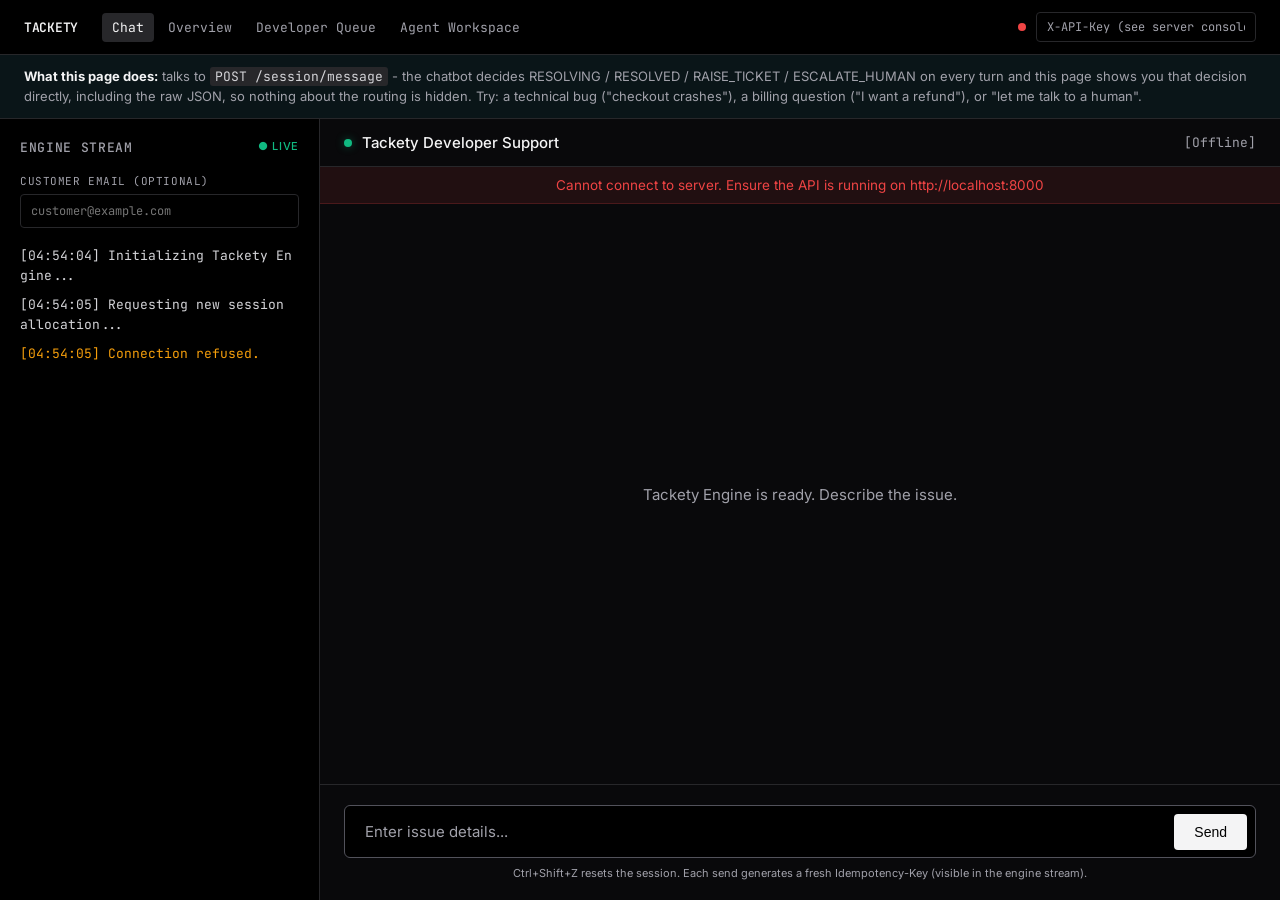
==== commit 05269ed8: "fix: structured JSON error responses, and frontend that never chokes on them Found this by actually " ====
--- a/demo/index.html
+++ b/demo/index.html
@@ -473,12 +473,12 @@
                         customer_email: customerEmailInput.value || null
                     })
                 });
-                const data = await res.json();
+                const data = await TK.safeJson(res);
                 typingIndicator.classList.remove('active');
 
                 if (!res.ok) {
                     showError(data.detail || `Server error (${res.status})`);
-                    addLog(`Request failed: ${res.status}`, 'warning');
+                    addLog(`Request failed: ${res.status} - ${data.detail || 'no detail'}`, 'warning');
                     return;
                 }
 
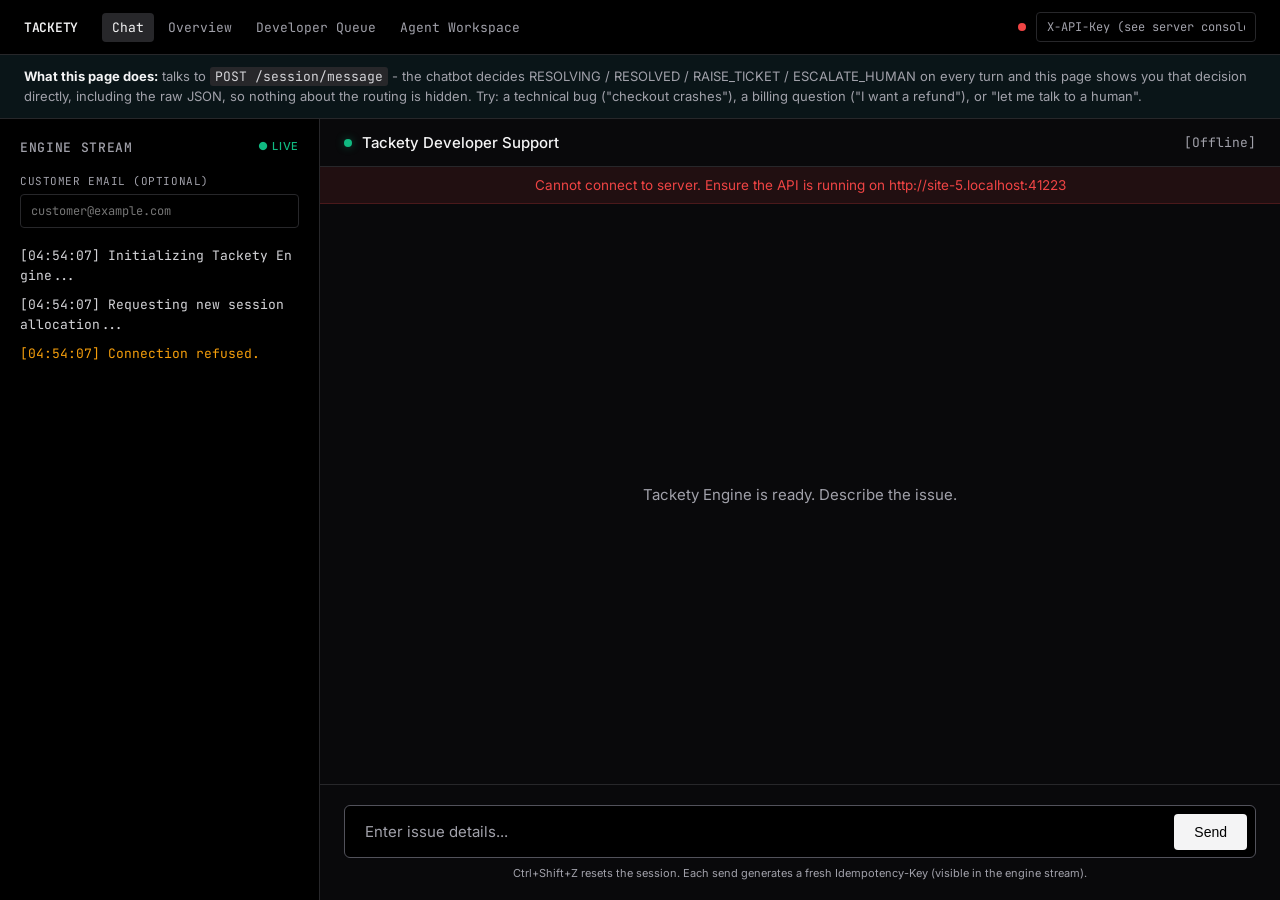
==== commit 13344674: "fix: address CodeRabbit review findings - PII leak, CVE, invalid timestamps Three real issues caught" ====
--- a/demo/index.html
+++ b/demo/index.html
@@ -380,10 +380,11 @@
         let sessionId = localStorage.getItem('tackety_session_id');
         let isLoading = false;
 
-        customerEmailInput.value = localStorage.getItem('tackety_customer_email') || '';
-        customerEmailInput.addEventListener('change', () => {
-            localStorage.setItem('tackety_customer_email', customerEmailInput.value);
-        });
+        // Deliberately NOT persisted to localStorage: this is customer PII
+        // with no retention policy, and localStorage is shared across every
+        // session that reuses this browser profile - it would leak the
+        // previous customer's email into the next person's chat. Kept in
+        // page memory only; it's gone on refresh, same as the message text.
 
         function genId() {
             return (crypto.randomUUID ? crypto.randomUUID() : `${Date.now()}-${Math.random().toString(16).slice(2)}`);
